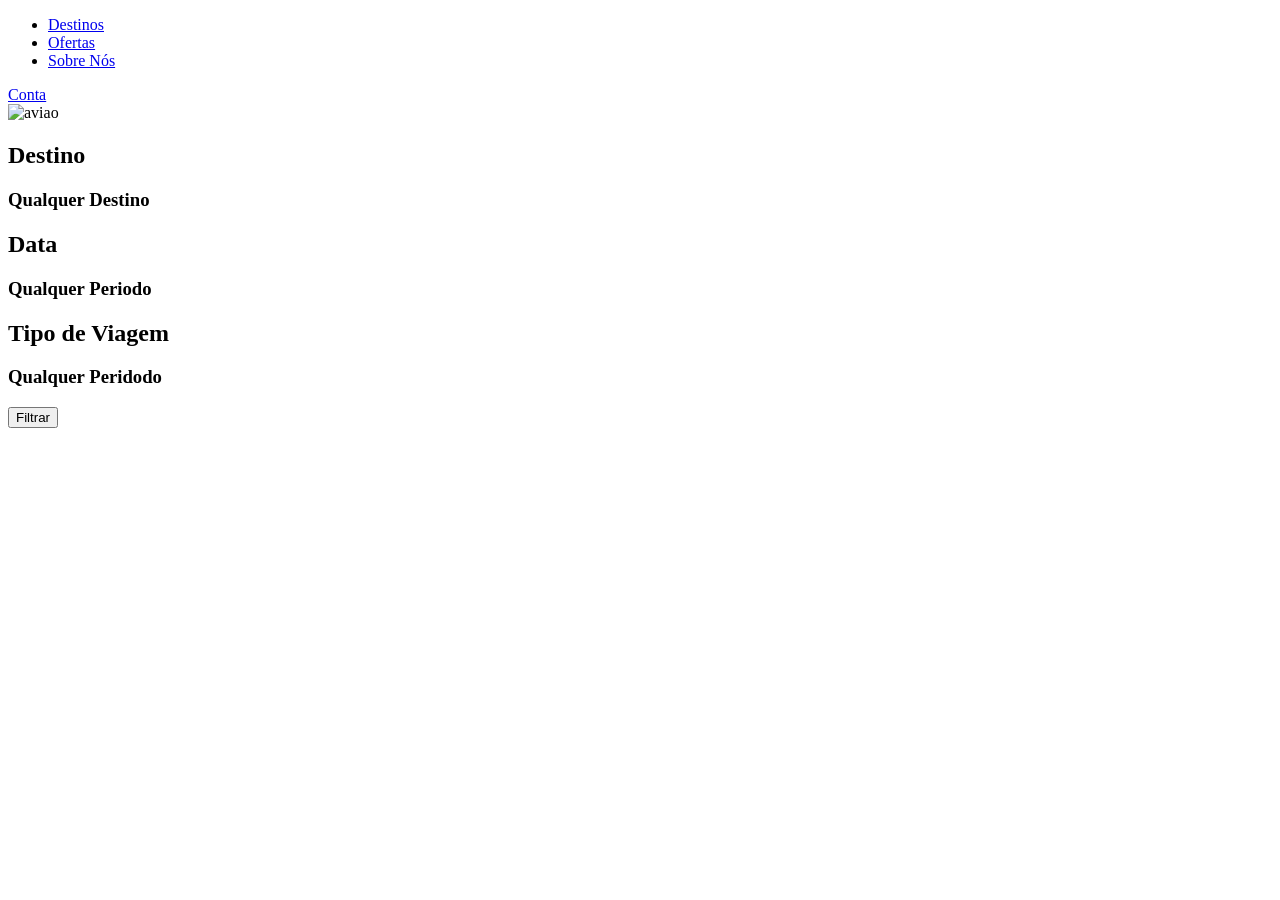
==== index.html @ 47beffee "adadad" ====
<!DOCTYPE html>
<html lang="en">
<head>
    <meta charset="UTF-8">
    <meta name="viewport" content="width=device-width, initial-scale=1.0">
    <title>Document</title>
</head>
<header class="navbar">

        
    <nav>
        <ul class="navlinks">
            <li><a href="Destinos">Destinos</a></li>
            <li><a href="Ofertas">Ofertas</a></li>
            <li><a href="Sobre nós">Sobre Nós</a></li>
        </ul>
    </nav>

    <div class="conta">
        <a href="Conta" class="conta-button">Conta</a>
    </div>
</header>
<body>

    <main class="container">
    <section class="content">
        <div class="banner">
            <img src="banner1" alt="aviao">
        </div>
    </section>

    <section class="card1">
        <div class="midcard">
            <div class="Destino">
            <h2>Destino</h2>
            <h3>Qualquer Destino</h3>
        </div>

        <div class="Data">
            <h2>Data</h2>
            <h3>Qualquer Periodo</h3>
        </div>

        <div class="tipodeviagem">
            <h2>Tipo de Viagem</h2>
            <h3>Qualquer Peridodo</h3>
        </div>

        <button class="filtrar">Filtrar</button>
        </div>

        <di
    </section>
    </main>

</body>
</html>
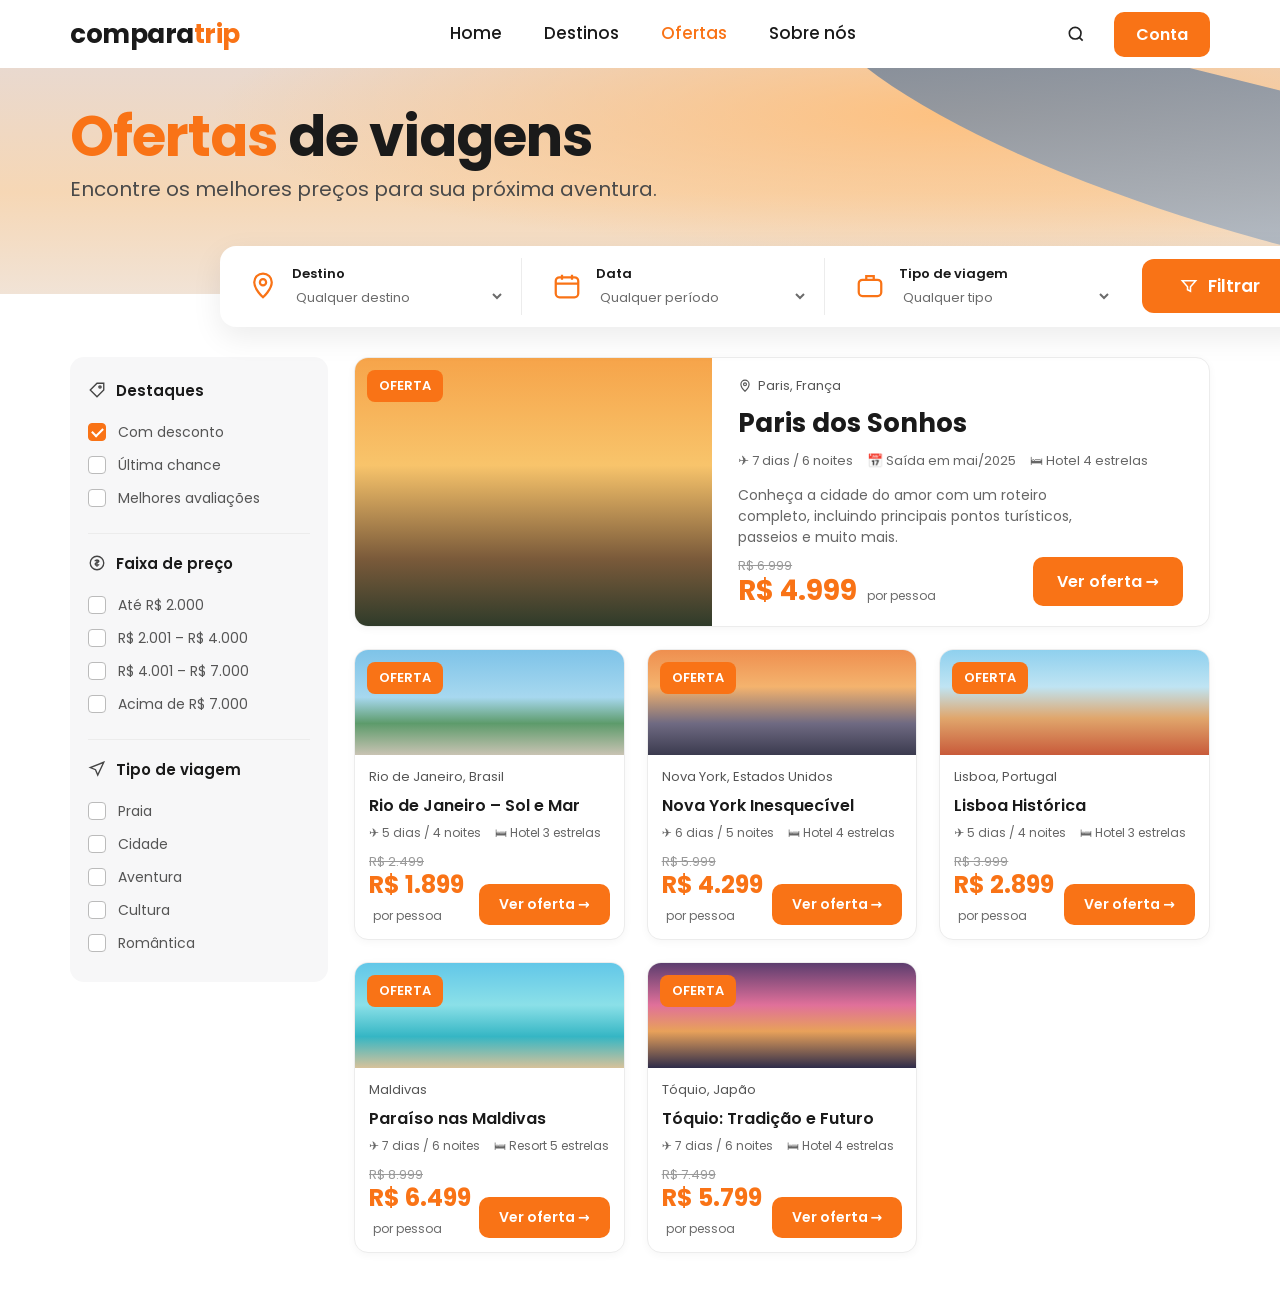
==== commit 0b189dba: "adadadad" ====
--- a/index.html
+++ b/index.html
@@ -1,57 +1,173 @@
 <!DOCTYPE html>
-<html lang="en">
+<html lang="pt-BR">
 <head>
-    <meta charset="UTF-8">
-    <meta name="viewport" content="width=device-width, initial-scale=1.0">
-    <title>Document</title>
+<meta charset="UTF-8">
+<meta name="viewport" content="width=device-width, initial-scale=1">
+<title>Comparatrip – Ofertas de viagens</title>
+<link href="https://fonts.googleapis.com/css2?family=Poppins:wght@400;500;600;700&display=swap" rel="stylesheet">
+<link rel="stylesheet" href="style.css">
 </head>
-<header class="navbar">
-
-        
-    <nav>
-        <ul class="navlinks">
-            <li><a href="Destinos">Destinos</a></li>
-            <li><a href="Ofertas">Ofertas</a></li>
-            <li><a href="Sobre nós">Sobre Nós</a></li>
-        </ul>
-    </nav>
-
-    <div class="conta">
-        <a href="Conta" class="conta-button">Conta</a>
-    </div>
-</header>
 <body>
 
-    <main class="container">
-    <section class="content">
-        <div class="banner">
-            <img src="banner1" alt="aviao">
+<header>
+  <a class="logo" href="#">compara<span>trip</span></a>
+  <nav>
+    <a href="#">Home</a>
+    <a href="#">Destinos</a>
+    <a href="#" class="active">Ofertas</a>
+    <a href="#">Sobre nós</a>
+  </nav>
+  <div class="header-right">
+    <svg width="20" height="20" viewBox="0 0 24 24" fill="none" stroke="#222" stroke-width="2"><circle cx="11" cy="11" r="7"/><path d="M20 20l-4-4"/></svg>
+    <button class="btn-conta">Conta</button>
+  </div>
+</header>
+
+<section class="hero">
+  <h1><em>Ofertas</em> de viagens</h1>
+  <p>Encontre os melhores preços para sua próxima aventura.</p>
+</section>
+
+<form class="search" onsubmit="return false">
+  <div class="field">
+    <svg viewBox="0 0 24 24"><path d="M12 21s7-6.2 7-12a7 7 0 10-14 0c0 5.800 7 12 7 12z"/><circle cx="12" cy="9" r="2.500"/></svg>
+    <div style="flex:1"><label>Destino</label>
+      <select><option>Qualquer destino</option><option>Paris</option><option>Lisboa</option></select></div>
+  </div>
+  <div class="field">
+    <svg viewBox="0 0 24 24"><rect x="3" y="5" width="18" height="16" rx="3"/><path d="M3 10h18M8 3v4M16 3v4"/></svg>
+    <div style="flex:1"><label>Data</label>
+      <select><option>Qualquer período</option><option>Maio/2025</option></select></div>
+  </div>
+  <div class="field">
+    <svg viewBox="0 0 24 24"><rect x="3" y="7" width="18" height="13" rx="3"/><path d="M9 7V4h6v3"/></svg>
+    <div style="flex:1"><label>Tipo de viagem</label>
+      <select><option>Qualquer tipo</option><option>Praia</option><option>Cidade</option></select></div>
+  </div>
+  <button class="btn-filtrar" type="submit">
+    <svg width="18" height="18" viewBox="0 0 24 24" fill="none" stroke="#fff" stroke-width="2"><path d="M3 5h18l-7 8v6l-4-2v-4z"/></svg>
+    Filtrar
+  </button>
+</form>
+
+<main>
+  <!-- Filtros -->
+  <aside>
+    <div class="group">
+      <h3><svg viewBox="0 0 24 24"><path d="M3 12l9-9h9v9l-9 9z"/><circle cx="16" cy="8" r="1.500"/></svg>Destaques</h3>
+      <label class="check"><input type="checkbox" checked> Com desconto</label>
+      <label class="check"><input type="checkbox"> Última chance</label>
+      <label class="check"><input type="checkbox"> Melhores avaliações</label>
+    </div>
+    <div class="group">
+      <h3><svg viewBox="0 0 24 24"><circle cx="12" cy="12" r="9"/><path d="M12 7v10M9.500 9.500c0-1 1-1.500 2.500-1.500s2.500.7 2.500 1.700-1 1.500-2.500 1.800-2.500.8-2.500 1.800 1 1.700 2.500 1.700 2.500-.5 2.500-1.500"/></svg>Faixa de preço</h3>
+      <label class="check"><input type="checkbox"> Até R$ 2.000</label>
+      <label class="check"><input type="checkbox"> R$ 2.001 – R$ 4.000</label>
+      <label class="check"><input type="checkbox"> R$ 4.001 – R$ 7.000</label>
+      <label class="check"><input type="checkbox"> Acima de R$ 7.000</label>
+    </div>
+    <div class="group">
+      <h3><svg viewBox="0 0 24 24"><path d="M21 3L3 10l7 3 3 7z"/></svg>Tipo de viagem</h3>
+      <label class="check"><input type="checkbox"> Praia</label>
+      <label class="check"><input type="checkbox"> Cidade</label>
+      <label class="check"><input type="checkbox"> Aventura</label>
+      <label class="check"><input type="checkbox"> Cultura</label>
+      <label class="check"><input type="checkbox"> Romântica</label>
+    </div>
+  </aside>
+
+  <!-- Ofertas -->
+  <div class="content">
+    <article class="card featured">
+      <div class="thumb paris"><span class="badge">OFERTA</span></div>
+      <div class="info">
+        <div class="place">
+          <svg viewBox="0 0 24 24"><path d="M12 21s7-6.200 7-12a7 7 0 10-14 0c0 5.800 7 12 7 12z"/><circle cx="12" cy="9" r="2.500"/></svg>
+          Paris, França
         </div>
-    </section>
+        <h2>Paris dos Sonhos</h2>
+        <div class="meta">
+          <span>✈ 7 dias / 6 noites</span><span>📅 Saída em mai/2025</span><span>🛏 Hotel 4 estrelas</span>
+        </div>
+        <p class="desc">Conheça a cidade do amor com um roteiro completo, incluindo principais pontos turísticos, passeios e muito mais.</p>
+        <div class="bottom">
+          <div>
+            <div class="old">R$ 6.999</div>
+            <div class="price">R$ 4.999 <small>por pessoa</small></div>
+          </div>
+          <button class="btn-oferta">Ver oferta →</button>
+        </div>
+      </div>
+    </article>
 
-    <section class="card1">
-        <div class="midcard">
-            <div class="Destino">
-            <h2>Destino</h2>
-            <h3>Qualquer Destino</h3>
+    <div class="grid">
+      <article class="card mini">
+        <div class="thumb rio"><span class="badge">OFERTA</span></div>
+        <div class="body">
+          <div class="place">Rio de Janeiro, Brasil</div>
+          <h4>Rio de Janeiro – Sol e Mar</h4>
+          <div class="meta"><span>✈ 5 dias / 4 noites</span><span>🛏 Hotel 3 estrelas</span></div>
+          <div class="bottom">
+            <div><div class="old">R$ 2.499</div><div class="price">R$ 1.899 <small>por pessoa</small></div></div>
+            <button class="btn-oferta">Ver oferta →</button>
+          </div>
         </div>
+      </article>
 
-        <div class="Data">
-            <h2>Data</h2>
-            <h3>Qualquer Periodo</h3>
+      <article class="card mini">
+        <div class="thumb nova"><span class="badge">OFERTA</span></div>
+        <div class="body">
+          <div class="place">Nova York, Estados Unidos</div>
+          <h4>Nova York Inesquecível</h4>
+          <div class="meta"><span>✈ 6 dias / 5 noites</span><span>🛏 Hotel 4 estrelas</span></div>
+          <div class="bottom">
+            <div><div class="old">R$ 5.999</div><div class="price">R$ 4.299 <small>por pessoa</small></div></div>
+            <button class="btn-oferta">Ver oferta →</button>
+          </div>
         </div>
+      </article>
 
-        <div class="tipodeviagem">
-            <h2>Tipo de Viagem</h2>
-            <h3>Qualquer Peridodo</h3>
+      <article class="card mini">
+        <div class="thumb lisboa"><span class="badge">OFERTA</span></div>
+        <div class="body">
+          <div class="place">Lisboa, Portugal</div>
+          <h4>Lisboa Histórica</h4>
+          <div class="meta"><span>✈ 5 dias / 4 noites</span><span>🛏 Hotel 3 estrelas</span></div>
+          <div class="bottom">
+            <div><div class="old">R$ 3.999</div><div class="price">R$ 2.899 <small>por pessoa</small></div></div>
+            <button class="btn-oferta">Ver oferta →</button>
+          </div>
         </div>
+      </article>
 
-        <button class="filtrar">Filtrar</button>
+      <article class="card mini">
+        <div class="thumb maldivas"><span class="badge">OFERTA</span></div>
+        <div class="body">
+          <div class="place">Maldivas</div>
+          <h4>Paraíso nas Maldivas</h4>
+          <div class="meta"><span>✈ 7 dias / 6 noites</span><span>🛏 Resort 5 estrelas</span></div>
+          <div class="bottom">
+            <div><div class="old">R$ 8.999</div><div class="price">R$ 6.499 <small>por pessoa</small></div></div>
+            <button class="btn-oferta">Ver oferta →</button>
+          </div>
         </div>
+      </article>
 
-        <di
-    </section>
-    </main>
+      <article class="card mini">
+        <div class="thumb toquio"><span class="badge">OFERTA</span></div>
+        <div class="body">
+          <div class="place">Tóquio, Japão</div>
+          <h4>Tóquio: Tradição e Futuro</h4>
+          <div class="meta"><span>✈ 7 dias / 6 noites</span><span>🛏 Hotel 4 estrelas</span></div>
+          <div class="bottom">
+            <div><div class="old">R$ 7.499</div><div class="price">R$ 5.799 <small>por pessoa</small></div></div>
+            <button class="btn-oferta">Ver oferta →</button>
+          </div>
+        </div>
+      </article>
+    </div>
+  </div>
+</main>
 
 </body>
-</html>+</html>
--- a/style.css
+++ b/style.css
@@ -0,0 +1,195 @@
+:root {
+    --orange: #f97316;
+    --orange-dark: #ea6a0a;
+    --ink: #1a1a1a;
+    --muted: #6b6b6b;
+    --line: #ececec;
+    --bg: #ffffff;
+    --card: #ffffff;
+    --soft: #f7f7f8;
+    --radius: 14px;
+  }
+  * { box-sizing: border-box; margin: 0; padding: 0; }
+  body { font-family: "Poppins", system-ui, sans-serif; color: var(--ink); background: var(--bg); }
+  a { color: inherit; text-decoration: none; }
+  button { font-family: inherit; cursor: pointer; border: 0; }
+  
+  /* ---------- Header ---------- */
+  header {
+    display: flex; 
+    align-items: center; 
+    justify-content: space-between;
+    padding: 0 70px; 
+    height: 68px; 
+    background: #fff;
+  }
+  .logo { 
+    font-weight: 700; 
+    font-size: 26px; 
+    letter-spacing: -.5px;
+   }
+  
+  .logo span 
+  { color: var(--orange);
+   }
+  
+  nav { 
+    display: flex;
+    gap: 42px; }
+  
+  nav a { 
+    font-weight: 500;
+    font-size: 17px;
+    padding: 22px 0;
+    border-bottom: 3px solid transparent;
+       }
+  
+  nav a.active { 
+    color: var(--orange);
+    border-color: var(--orange); }
+  
+  .header-right { 
+    display: flex; 
+    align-items: center; 
+    gap: 28px; }
+  
+  .btn-conta {
+    background: var(--orange);
+    color: #fff;
+    font-weight: 600;
+    font-size: 16px;
+    padding: 10px 22px;
+    border-radius: 10px;
+  }
+  
+  /* ---------- Hero ---------- */
+  .hero {
+    position: relative;
+     padding: 38px 70px 90px;
+      min-height: 215px;
+    background:
+      radial-gradient(ellipse at 75% 20%, rgba(255,190,120,.9), transparent 55%),
+      linear-gradient(180deg, #e9d9cf 0%, #f6d7b5 55%, #f1e3d6 100%);
+    overflow: hidden;
+  }
+  .hero::after {
+    content: "";
+    position: absolute;
+    right: -60px;
+    top: -30px;
+    width: 560px;
+    height: 150px;
+    background: linear-gradient(160deg, #5f7188, #aab6c4);
+    transform: rotate(14deg);
+    border-radius: 0 0 0 100%;
+    opacity: .85;
+  }
+  .hero h1 { position: relative; z-index: 1; font-size: 56px; font-weight: 700; letter-spacing: -1px; line-height: 1.1; }
+  .hero h1 em { font-style: normal; color: var(--orange); }
+  .hero p { position: relative; z-index: 1; margin-top: 6px; font-size: 20px; color: #4a4a4a; }
+  
+  /* ---------- Barra de busca ---------- */
+  .search {
+    position: relative; z-index: 2;
+    display: flex; align-items: center; gap: 14px;
+    width: min(1090px, calc(100% - 140px)); margin: -48px 0 0 220px;
+    background: #fff; padding: 12px; border-radius: 16px;
+    box-shadow: 0 10px 30px rgba(0,0,0,.08);
+  }
+  .field {
+    flex: 1; display: flex; align-items: center; gap: 14px;
+    padding: 6px 16px; border-right: 1px solid var(--line);
+  }
+  .field:last-of-type { border-right: 0; }
+  .field svg { width: 30px; height: 30px; stroke: var(--orange); fill: none; stroke-width: 1.8; flex: none; }
+  .field label { display: block; font-size: 13px; font-weight: 600; }
+  .field select {
+    border: 0; background: transparent; font: inherit; font-size: 13px; color: var(--muted);
+    outline: none; width: 100%; padding-top: 2px;
+  }
+  .btn-filtrar {
+    background: var(--orange); color: #fff; font-weight: 600; font-size: 17px;
+    padding: 14px 38px; border-radius: 12px; display: flex; gap: 10px; align-items: center;
+  }
+  .btn-filtrar:hover, .btn-conta:hover, .btn-oferta:hover { background: var(--orange-dark); }
+  
+  /* ---------- Layout principal ---------- */
+  main {
+    display: grid; grid-template-columns: 258px 1fr; gap: 26px;
+    padding: 30px 70px 60px;
+  }
+  
+  /* ---------- Sidebar ---------- */
+  aside { background: var(--soft); border-radius: var(--radius); padding: 22px 18px; align-self: start; }
+  .group { padding-bottom: 18px; margin-bottom: 18px; border-bottom: 1px solid var(--line); }
+  .group:last-child { border: 0; margin: 0; padding: 0; }
+  .group h3 { display: flex; align-items: center; gap: 10px; font-size: 15px; font-weight: 600; margin-bottom: 14px; }
+  .group h3 svg { width: 18px; height: 18px; stroke: #444; fill: none; stroke-width: 1.8; }
+  .check { display: flex; align-items: center; gap: 12px; font-size: 14px; color: #555; padding: 6px 0; cursor: pointer; }
+  .check input { appearance: none; width: 18px; height: 18px; border: 1.5px solid #bbb; border-radius: 4px; background: #fff; display: grid; place-content: center; cursor: pointer; }
+  .check input:checked { background: var(--orange); border-color: var(--orange); }
+  .check input:checked::after { content: ""; width: 9px; height: 5px; border-left: 2px solid #fff; border-bottom: 2px solid #fff; transform: rotate(-45deg) translate(1px,-1px); }
+  
+  /* ---------- Cards ---------- */
+  .content { display: grid; gap: 22px; }
+  .card { background: var(--card); border: 1px solid var(--line); border-radius: var(--radius); overflow: hidden; box-shadow: 0 2px 8px rgba(0,0,0,.04); }
+  .thumb { position: relative; }
+  .badge {
+    position: absolute; top: 12px; left: 12px; z-index: 1;
+    background: var(--orange); color: #fff; font-weight: 600; font-size: 13px;
+    padding: 6px 12px; border-radius: 8px;
+  }
+  .place { display: flex; align-items: center; gap: 6px; color: #555; font-size: 13px; }
+  .place svg { width: 14px; height: 14px; stroke: #555; fill: none; stroke-width: 2; }
+  .meta { display: flex; align-items: center; gap: 14px; color: #666; font-size: 13px; flex-wrap: wrap; }
+  .meta span { display: flex; align-items: center; gap: 6px; }
+  .old { color: #999; text-decoration: line-through; font-size: 13px; }
+  .price { color: var(--orange); font-weight: 700; font-size: 24px; line-height: 1.1; }
+  .price small { color: var(--muted); font-weight: 400; font-size: 12px; margin-left: 4px; }
+  .btn-oferta {
+    background: var(--orange); color: #fff; font-weight: 600; font-size: 14px;
+    padding: 10px 20px; border-radius: 10px; white-space: nowrap;
+  }
+  
+  /* Destaque */
+  .featured { display: grid; grid-template-columns: 1.15fr 1.6fr; }
+  .featured .thumb { min-height: 222px; }
+  .featured .info { padding: 18px 26px 20px; display: flex; flex-direction: column; gap: 8px; }
+  .featured h2 { font-size: 26px; font-weight: 700; }
+  .featured .desc { color: #666; font-size: 14px; max-width: 380px; margin-top: 6px; }
+  .featured .bottom { margin-top: auto; display: flex; justify-content: space-between; align-items: flex-end; }
+  .featured .price { font-size: 28px; }
+  .featured .btn-oferta { font-size: 16px; padding: 12px 24px; }
+  
+  /* Grade pequena */
+  .grid { display: grid; grid-template-columns: repeat(3, 1fr); gap: 22px; }
+  .mini .thumb { height: 105px; }
+  .mini .body { padding: 12px 14px 14px; display: flex; flex-direction: column; gap: 6px; }
+  .mini h4 { font-size: 16px; font-weight: 600; }
+  .mini .meta { font-size: 12px; }
+  .mini .bottom { display: flex; justify-content: space-between; align-items: flex-end; margin-top: 4px; }
+  
+  /* "Fotos" feitas com gradientes (troque por <img> na versão real) */
+  .paris   { background: linear-gradient(180deg, #f6a44a 0%, #f8c46b 40%, #7a5a3a 75%, #2f3b2a 100%); }
+  .rio     { background: linear-gradient(180deg, #7ec3e8 0%, #a7d8ef 45%, #5d9b6b 70%, #c9c3b3 100%); }
+  .nova    { background: linear-gradient(180deg, #ef8f4f 0%, #f4b36e 35%, #6f6a82 70%, #3b3b4f 100%); }
+  .lisboa  { background: linear-gradient(180deg, #8fd0ee 0%, #bfe4f3 35%, #e0a66c 65%, #c85a3a 100%); }
+  .maldivas{ background: linear-gradient(180deg, #62c7e8 0%, #8be0e8 40%, #35b6c4 70%, #d7c29a 100%); }
+  .toquio  { background: linear-gradient(180deg, #5c3d6e 0%, #e0709a 40%, #e8a15a 65%, #2e2c4a 100%); }
+  
+  /* ---------- Responsivo ---------- */
+  @media (max-width: 1100px) {
+    header, .hero, main { padding-left: 24px; padding-right: 24px; }
+    .search { margin-left: 24px; width: calc(100% - 48px); }
+    main { grid-template-columns: 1fr; }
+    .grid { grid-template-columns: repeat(2, 1fr); }
+  }
+  @media (max-width: 700px) {
+    nav { display: none; }
+    .hero h1 { font-size: 38px; }
+    .search { flex-direction: column; align-items: stretch; }
+    .field { border-right: 0; border-bottom: 1px solid var(--line); padding: 10px; }
+    .featured { grid-template-columns: 1fr; }
+    .grid { grid-template-columns: 1fr; }
+  }
+  
